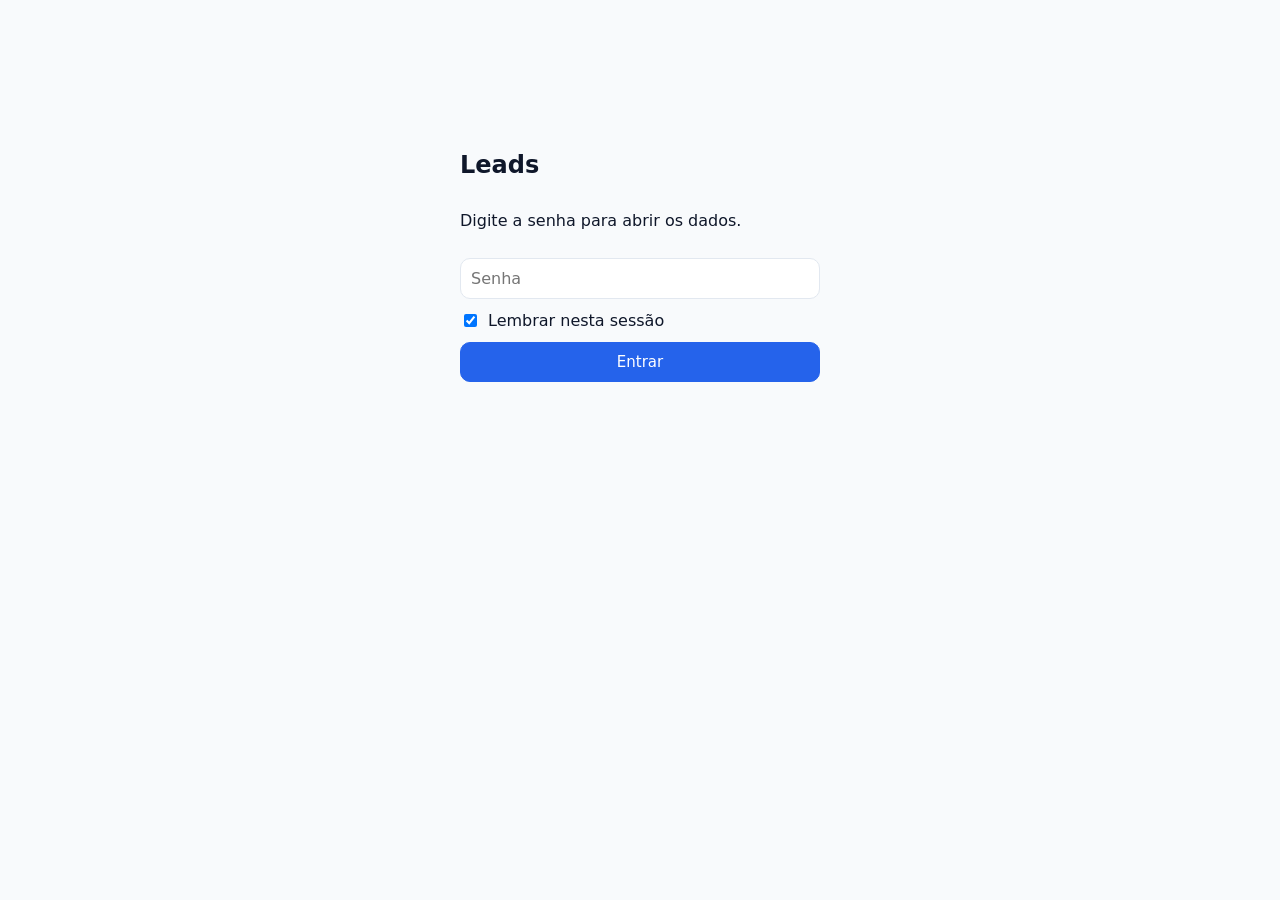
==== index.html @ bbd8378a "Add password-protected static leads app. Publish the encrypted lead store and static client on main " ====
<!doctype html>
<html lang="pt-BR">
<head>
<meta charset="utf-8">
<meta name="viewport" content="width=device-width, initial-scale=1, viewport-fit=cover">
<meta name="theme-color" content="#0f172a">
<meta name="mobile-web-app-capable" content="yes">
<meta name="apple-mobile-web-app-capable" content="yes">
<meta name="apple-mobile-web-app-status-bar-style" content="black-translucent">
<meta name="apple-mobile-web-app-title" content="Leads">
<meta name="robots" content="noindex, nofollow">
<link rel="manifest" href="manifest.webmanifest">
<title>Leads – Landing Page</title>
<link rel="stylesheet" href="style.css">
</head>
<body>
<div id="login" class="login">
  <h1>Leads</h1>
  <p>Digite a senha para abrir os dados.</p>
  <input id="pw" type="password" autocomplete="current-password" placeholder="Senha">
  <label class="chk"><input id="lembrar" type="checkbox" checked> Lembrar nesta sessão</label>
  <button id="entrar" class="primary">Entrar</button>
  <p id="erro" class="erro" hidden></p>
</div>
<div id="app" hidden></div>
<script src="app.js"></script>
</body>
</html>
---- style.css ----
:root{--bg:#f8fafc;--card:#fff;--tx:#0f172a;--mut:#64748b;--bd:#e2e8f0;--pri:#16a34a;--acc:#2563eb;--warn:#b45309;--dan:#dc2626}
@media(prefers-color-scheme:dark){:root{--bg:#0f172a;--card:#1e293b;--tx:#f1f5f9;--mut:#94a3b8;--bd:#334155}}
*{box-sizing:border-box}body{margin:0;font-family:system-ui,-apple-system,Segoe UI,Roboto,sans-serif;background:var(--bg);color:var(--tx);padding:env(safe-area-inset-top) 12px 40px}
.wrap{max-width:720px;margin:0 auto}h1{font-size:1.5rem;margin:16px 0 4px}h2{font-size:1.15rem;margin:24px 0 8px}
.login{max-width:360px;margin:15vh auto;display:flex;flex-direction:column;gap:12px}
input,select,textarea{font:inherit;font-size:16px;padding:10px;border:1px solid var(--bd);border-radius:10px;background:var(--card);color:var(--tx);width:100%}
textarea{min-height:110px;font-family:ui-monospace,monospace;font-size:13px}
button,.btn{font:inherit;font-size:15px;padding:10px 14px;border:1px solid var(--bd);border-radius:10px;background:var(--card);color:var(--tx);cursor:pointer;text-decoration:none;display:inline-flex;align-items:center;justify-content:center}
.primary,.on{background:var(--acc);color:#fff;border-color:var(--acc)}
.big{min-height:50px;flex:1 1 130px;font-weight:600;font-size:17px}.wa{background:var(--pri);color:#fff;border-color:var(--pri)}
.row{display:flex;flex-wrap:wrap;gap:8px;align-items:center}.col{display:flex;flex-direction:column;gap:10px}
.card{background:var(--card);border:1px solid var(--bd);border-radius:14px;padding:14px;display:flex;flex-direction:column;gap:10px;margin-bottom:12px}
.nome{font-weight:600;font-size:1.05rem}.mut{color:var(--mut);font-size:.85rem}
.pill{font-size:.78rem;padding:3px 8px;border-radius:99px;border:1px solid var(--bd)}.ok{color:var(--pri)}.warn{color:var(--warn)}.dan{color:var(--dan)}
.score{font-weight:700;color:var(--acc)}.metrics{display:grid;grid-template-columns:repeat(3,1fr);gap:8px}
.metric{background:var(--card);border:1px solid var(--bd);border-radius:12px;padding:10px}.metric b{font-size:1.5rem;display:block}
.msg{white-space:pre-wrap;border:1px solid var(--bd);border-radius:10px;padding:10px;font-size:.9rem;user-select:text}
.erro{color:var(--dan)}.chk{display:flex;gap:8px;align-items:center}.chk input{width:auto}
details{background:var(--card);border:1px solid var(--bd);border-radius:12px;padding:10px 12px;margin-top:12px}summary{font-weight:600;cursor:pointer}
dl{display:grid;grid-template-columns:auto 1fr;gap:4px 10px;margin:0;font-size:.85rem}dt{color:var(--mut)}dd{margin:0}
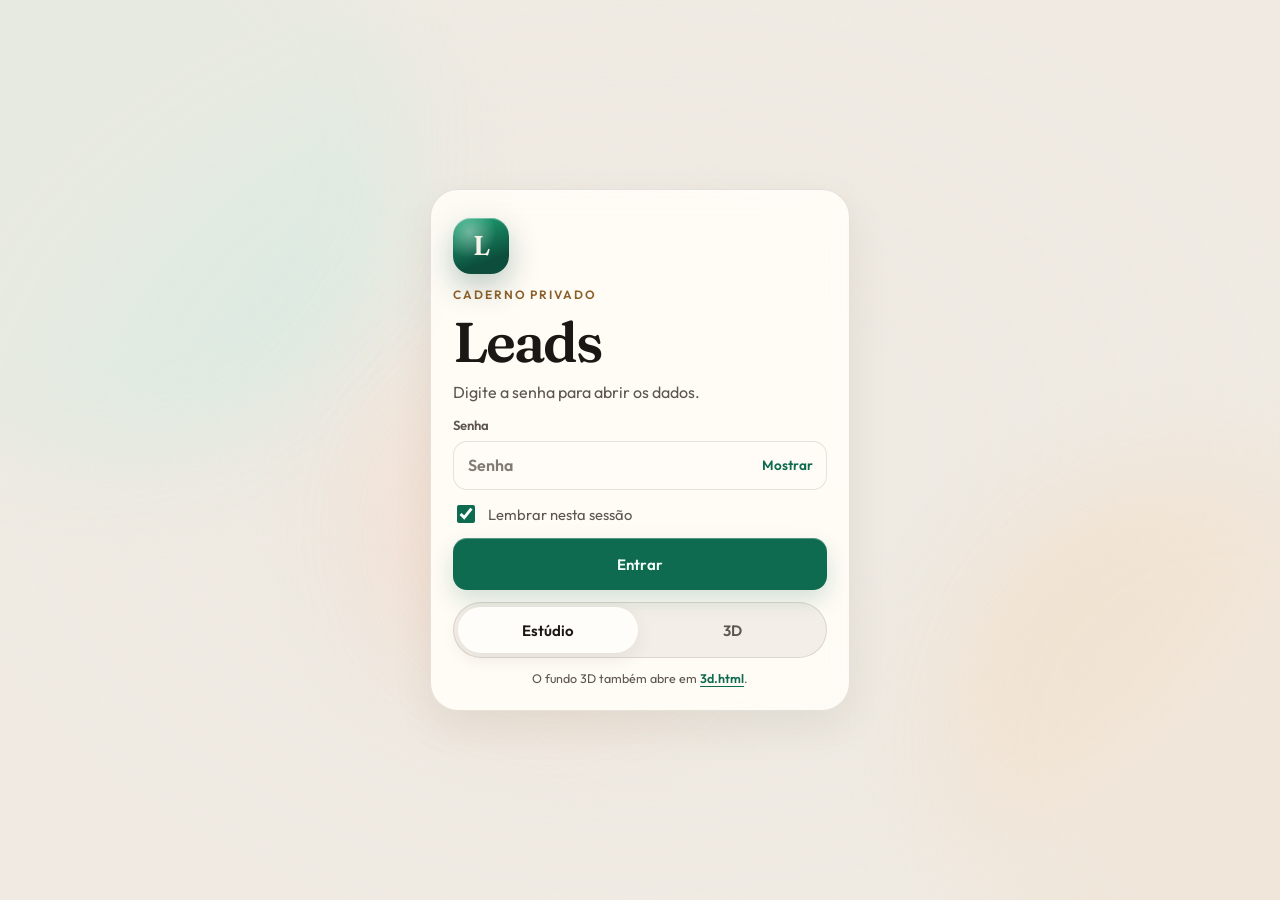
==== commit 0bfe0e00: "Redesenha o visual do app de leads O app abre no visual Estúdio, mobile-first, e pode trocar para um" ====
--- a/index.html
+++ b/index.html
@@ -2,27 +2,65 @@
 <html lang="pt-BR">
 <head>
 <meta charset="utf-8">
-<meta name="viewport" content="width=device-width, initial-scale=1, viewport-fit=cover">
-<meta name="theme-color" content="#0f172a">
+<meta name="viewport" content="width=device-width, initial-scale=1, viewport-fit=cover, interactive-widget=resizes-content">
+<meta name="theme-color" content="#efeae2" media="(prefers-color-scheme: light)">
+<meta name="theme-color" content="#07080c" media="(prefers-color-scheme: dark)">
+<meta name="color-scheme" content="light dark">
 <meta name="mobile-web-app-capable" content="yes">
 <meta name="apple-mobile-web-app-capable" content="yes">
 <meta name="apple-mobile-web-app-status-bar-style" content="black-translucent">
 <meta name="apple-mobile-web-app-title" content="Leads">
 <meta name="robots" content="noindex, nofollow">
+<meta name="description" content="Caderno privado de leads.">
 <link rel="manifest" href="manifest.webmanifest">
+<link rel="icon" href="favicon.ico" sizes="16x16">
+<link rel="icon" href="icon.svg" type="image/svg+xml">
+<link rel="preload" href="fonts/outfit-400.woff2" as="font" type="font/woff2" crossorigin>
+<link rel="preload" href="fonts/outfit-600.woff2" as="font" type="font/woff2" crossorigin>
+<link rel="preload" href="fonts/fraunces-600.woff2" as="font" type="font/woff2" crossorigin>
 <title>Leads – Landing Page</title>
+<script>
+try {
+  var q = new URLSearchParams(location.search).get("bg");
+  var v = (q === "3d" || q === "studio") ? q : localStorage.getItem("kauan-leads-visual");
+  if (v === "3d") document.documentElement.classList.add("want-3d");
+} catch (e) {}
+</script>
+<style>html.want-3d,html.want-3d body{background:#07080c}</style>
 <link rel="stylesheet" href="style.css">
 </head>
 <body>
-<div id="login" class="login">
-  <h1>Leads</h1>
-  <p>Digite a senha para abrir os dados.</p>
-  <input id="pw" type="password" autocomplete="current-password" placeholder="Senha">
-  <label class="chk"><input id="lembrar" type="checkbox" checked> Lembrar nesta sessão</label>
-  <button id="entrar" class="primary">Entrar</button>
-  <p id="erro" class="erro" hidden></p>
+<div class="atmo" aria-hidden="true"><span class="blob b1"></span><span class="blob b2"></span><span class="blob b3"></span></div>
+<canvas id="bg3d" class="off" aria-hidden="true"></canvas>
+<div id="login" class="gate">
+  <div class="gate-card">
+    <div class="mark" aria-hidden="true">L</div>
+    <p class="eyebrow">Caderno privado</p>
+    <h1>Leads</h1>
+    <p class="lede">Digite a senha para abrir os dados.</p>
+    <form id="gate-form" autocomplete="on">
+      <div class="field">
+        <label for="pw">Senha</label>
+        <div class="pw">
+          <input id="pw" type="password" autocomplete="current-password" placeholder="Senha" enterkeyhint="go">
+          <button type="button" id="ver-senha" aria-pressed="false">Mostrar</button>
+        </div>
+      </div>
+      <label class="chk"><input id="lembrar" type="checkbox" checked> Lembrar nesta sessão</label>
+      <button id="entrar" class="primary" type="submit">Entrar</button>
+      <p id="erro" class="erro" role="alert" hidden></p>
+    </form>
+    <div class="seg" style="--i:0" role="group" aria-label="Visual do fundo">
+      <span class="seg-glider" data-glider="loginvis" data-i="0"></span>
+      <button type="button" data-a="visual" data-v="studio" class="on" aria-pressed="true">Estúdio</button>
+      <button type="button" data-a="visual" data-v="3d" aria-pressed="false">3D</button>
+    </div>
+    <p class="fine">O fundo 3D também abre em <a href="3d.html">3d.html</a>.</p>
+    <p class="bg-msg fine" hidden></p>
+  </div>
 </div>
 <div id="app" hidden></div>
+<script src="bg3d.js"></script>
 <script src="app.js"></script>
 </body>
 </html>
--- a/style.css
+++ b/style.css
@@ -1,20 +1,416 @@
-:root{--bg:#f8fafc;--card:#fff;--tx:#0f172a;--mut:#64748b;--bd:#e2e8f0;--pri:#16a34a;--acc:#2563eb;--warn:#b45309;--dan:#dc2626}
-@media(prefers-color-scheme:dark){:root{--bg:#0f172a;--card:#1e293b;--tx:#f1f5f9;--mut:#94a3b8;--bd:#334155}}
-*{box-sizing:border-box}body{margin:0;font-family:system-ui,-apple-system,Segoe UI,Roboto,sans-serif;background:var(--bg);color:var(--tx);padding:env(safe-area-inset-top) 12px 40px}
-.wrap{max-width:720px;margin:0 auto}h1{font-size:1.5rem;margin:16px 0 4px}h2{font-size:1.15rem;margin:24px 0 8px}
-.login{max-width:360px;margin:15vh auto;display:flex;flex-direction:column;gap:12px}
-input,select,textarea{font:inherit;font-size:16px;padding:10px;border:1px solid var(--bd);border-radius:10px;background:var(--card);color:var(--tx);width:100%}
-textarea{min-height:110px;font-family:ui-monospace,monospace;font-size:13px}
-button,.btn{font:inherit;font-size:15px;padding:10px 14px;border:1px solid var(--bd);border-radius:10px;background:var(--card);color:var(--tx);cursor:pointer;text-decoration:none;display:inline-flex;align-items:center;justify-content:center}
-.primary,.on{background:var(--acc);color:#fff;border-color:var(--acc)}
-.big{min-height:50px;flex:1 1 130px;font-weight:600;font-size:17px}.wa{background:var(--pri);color:#fff;border-color:var(--pri)}
-.row{display:flex;flex-wrap:wrap;gap:8px;align-items:center}.col{display:flex;flex-direction:column;gap:10px}
-.card{background:var(--card);border:1px solid var(--bd);border-radius:14px;padding:14px;display:flex;flex-direction:column;gap:10px;margin-bottom:12px}
-.nome{font-weight:600;font-size:1.05rem}.mut{color:var(--mut);font-size:.85rem}
-.pill{font-size:.78rem;padding:3px 8px;border-radius:99px;border:1px solid var(--bd)}.ok{color:var(--pri)}.warn{color:var(--warn)}.dan{color:var(--dan)}
-.score{font-weight:700;color:var(--acc)}.metrics{display:grid;grid-template-columns:repeat(3,1fr);gap:8px}
-.metric{background:var(--card);border:1px solid var(--bd);border-radius:12px;padding:10px}.metric b{font-size:1.5rem;display:block}
-.msg{white-space:pre-wrap;border:1px solid var(--bd);border-radius:10px;padding:10px;font-size:.9rem;user-select:text}
-.erro{color:var(--dan)}.chk{display:flex;gap:8px;align-items:center}.chk input{width:auto}
-details{background:var(--card);border:1px solid var(--bd);border-radius:12px;padding:10px 12px;margin-top:12px}summary{font-weight:600;cursor:pointer}
-dl{display:grid;grid-template-columns:auto 1fr;gap:4px 10px;margin:0;font-size:.85rem}dt{color:var(--mut)}dd{margin:0}
+/* Outfit and Fraunces — SIL Open Font License. See fonts/OFL-*.txt */
+@font-face{font-family:"Outfit";font-style:normal;font-weight:400;font-display:swap;src:url("fonts/outfit-400.woff2") format("woff2")}
+@font-face{font-family:"Outfit";font-style:normal;font-weight:500;font-display:swap;src:url("fonts/outfit-500.woff2") format("woff2")}
+@font-face{font-family:"Outfit";font-style:normal;font-weight:600;font-display:swap;src:url("fonts/outfit-600.woff2") format("woff2")}
+@font-face{font-family:"Outfit";font-style:normal;font-weight:700;font-display:swap;src:url("fonts/outfit-700.woff2") format("woff2")}
+@font-face{font-family:"Fraunces";font-style:normal;font-weight:600;font-display:swap;src:url("fonts/fraunces-600.woff2") format("woff2")}
+
+:root{
+  color-scheme:light;
+  --bg:#efeae2;
+  --ink:#1b1714;
+  --muted:#5c564e;
+  --card-solid:rgba(255,252,247,.94);
+  --line:rgba(48,36,24,.12);
+  --track:rgba(48,36,24,.06);
+  --glider:#fffdf9;
+  --glider-shadow:0 6px 18px rgba(48,36,24,.08);
+  --accent:#0e6b50;
+  --accent-ink:#f4fff9;
+  --gold:#8a5e28;
+  --ok:#0e6b50;
+  --warn:#8a5a12;
+  --dan:#9d2f2f;
+  --hot:#8a4b2f;
+  --shadow:0 16px 40px rgba(70,48,24,.08);
+  --blob1:#d5ebe1;
+  --blob2:#f3ddc4;
+  --blob3:#f3e0d4;
+  --wa1:#1caf62;
+  --wa2:#0d7a43;
+  --ring:rgba(14,107,80,.18);
+  --header:rgba(239,234,226,.84);
+  --call:#fffdfb;
+  --font:"Outfit","Segoe UI",system-ui,sans-serif;
+  --display:"Fraunces","Iowan Old Style",Palatino,Georgia,serif;
+  --ease:cubic-bezier(.22,.8,.28,1);
+  --header-shadow:0 10px 30px rgba(70,48,24,.05);
+}
+@media(prefers-color-scheme:dark){
+  :root{
+    color-scheme:dark;
+    --bg:#07080c;
+    --ink:#f4efe8;
+    --muted:#c4bbb0;
+    --card-solid:rgba(18,20,24,.94);
+    --line:rgba(255,244,230,.12);
+    --track:#12151b;
+    --glider:#2c333d;
+    --glider-shadow:none;
+    --accent:#9be7c4;
+    --accent-ink:#06281c;
+    --gold:#e6c48a;
+    --ok:#8fe0bc;
+    --warn:#f0c27a;
+    --dan:#ffb1ae;
+    --hot:#f0b48a;
+    --shadow:0 18px 50px rgba(0,0,0,.32);
+    --blob1:rgba(16,92,70,.95);
+    --blob2:rgba(122,78,32,.62);
+    --blob3:rgba(92,36,64,.55);
+    --header:rgba(7,8,12,.78);
+    --call:rgba(255,255,255,.04);
+    --ring:rgba(155,231,196,.16);
+    --header-shadow:0 12px 32px rgba(0,0,0,.28);
+  }
+}
+body.mode-3d{
+  color-scheme:dark;
+  --bg:#07080c;
+  --ink:#f6f1ea;
+  --muted:#c9c0b4;
+  --card-solid:rgba(14,16,20,.92);
+  --line:rgba(255,244,230,.14);
+  --track:rgba(6,8,10,.78);
+  --glider:rgba(255,255,255,.18);
+  --glider-shadow:none;
+  --accent:#9be7c4;
+  --accent-ink:#06281c;
+  --gold:#e6c48a;
+  --ok:#8fe0bc;
+  --warn:#f0c27a;
+  --dan:#ffb1ae;
+  --hot:#f0b48a;
+  --shadow:0 18px 50px rgba(0,0,0,.28);
+  --header:rgba(7,8,12,.62);
+  --call:rgba(255,255,255,.05);
+  --ring:rgba(155,231,196,.18);
+  --header-shadow:none;
+  background:#07080c;
+  color:var(--ink);
+}
+
+*{box-sizing:border-box}
+html,body{background:var(--bg);color:var(--ink)}
+html.want-3d,html.want-3d body{background:#07080c;color-scheme:dark}
+body{
+  margin:0;
+  min-height:100dvh;
+  font-family:var(--font);
+  font-weight:400;
+  line-height:1.45;
+  text-rendering:optimizeLegibility;
+  -webkit-font-smoothing:antialiased;
+}
+[hidden]{display:none!important}
+::selection{background:color-mix(in srgb,var(--accent) 28%,transparent);color:var(--ink)}
+:focus-visible{outline:2px solid var(--gold);outline-offset:3px}
+h1,h2,p{margin:0}
+button,input,select,textarea{font:inherit;color:inherit}
+button{cursor:pointer}
+button,a.btn{
+  font-size:15px;
+  padding:10px 14px;
+  border:1px solid var(--line);
+  border-radius:14px;
+  background:var(--call);
+  color:var(--ink);
+  text-decoration:none;
+  display:inline-flex;
+  align-items:center;
+  justify-content:center;
+  gap:8px;
+  min-height:44px;
+  touch-action:manipulation;
+  -webkit-tap-highlight-color:transparent;
+  transition:transform .18s var(--ease),background .18s var(--ease),border-color .18s var(--ease),box-shadow .18s var(--ease);
+}
+button:disabled{opacity:.65;cursor:progress}
+.primary:active,.wa:active,.call:active,.quick button:active,.wide:active,.ghost:active{transform:scale(.98)}
+input,select,textarea{
+  font-size:16px;
+  padding:12px 14px;
+  border:1px solid var(--line);
+  border-radius:14px;
+  background:color-mix(in srgb,var(--card-solid) 92%,transparent);
+  color:var(--ink);
+  width:100%;
+  min-height:48px;
+}
+textarea{min-height:110px;resize:vertical;line-height:1.45}
+select{
+  appearance:none;
+  background-image:url("data:image/svg+xml;utf8,<svg xmlns='http://www.w3.org/2000/svg' width='12' height='8' viewBox='0 0 12 8'><path d='M1 1.5 6 6.5 11 1.5' fill='none' stroke='%235c564e' stroke-width='1.6' stroke-linecap='round'/></svg>");
+  background-repeat:no-repeat;
+  background-position:right 12px center;
+  padding-right:36px;
+}
+@media(prefers-color-scheme:dark){
+  select{background-image:url("data:image/svg+xml;utf8,<svg xmlns='http://www.w3.org/2000/svg' width='12' height='8' viewBox='0 0 12 8'><path d='M1 1.5 6 6.5 11 1.5' fill='none' stroke='%23c4bbb0' stroke-width='1.6' stroke-linecap='round'/></svg>")}
+}
+body.mode-3d select{background-image:url("data:image/svg+xml;utf8,<svg xmlns='http://www.w3.org/2000/svg' width='12' height='8' viewBox='0 0 12 8'><path d='M1 1.5 6 6.5 11 1.5' fill='none' stroke='%23c9c0b4' stroke-width='1.6' stroke-linecap='round'/></svg>")}
+input[type="file"]{padding:10px;min-height:0;background:transparent}
+input[type="checkbox"]{width:1.15rem;height:1.15rem;min-height:0;padding:0;accent-color:var(--accent)}
+::placeholder{color:color-mix(in srgb,var(--muted) 78%,transparent)}
+
+.atmo,#bg3d{position:fixed;inset:0;z-index:0;pointer-events:none}
+.atmo{overflow:hidden}
+.blob{position:absolute;border-radius:50%;filter:blur(48px);opacity:.9;will-change:transform}
+.b1{width:min(72vw,640px);height:min(72vw,640px);background:var(--blob1);left:-18vw;top:-14vw;animation:drift1 22s ease-in-out infinite alternate}
+.b2{width:min(64vw,560px);height:min(64vw,560px);background:var(--blob2);right:-18vw;bottom:-10vw;animation:drift2 26s ease-in-out infinite alternate}
+.b3{width:min(42vw,380px);height:min(42vw,380px);background:var(--blob3);left:28vw;top:38vh;animation:drift3 18s ease-in-out infinite alternate}
+.atmo::after{content:"";position:absolute;inset:0;background:radial-gradient(ellipse at center,transparent 30%,var(--bg) 78%);opacity:.72}
+@keyframes drift1{to{transform:translate3d(8%,6%,0) scale(1.08)}}
+@keyframes drift2{to{transform:translate3d(-6%,-8%,0) scale(1.12)}}
+@keyframes drift3{to{transform:translate3d(-10%,8%,0) scale(.92)}}
+html.want-3d .atmo,body.mode-3d.webgl-ok .atmo{display:none}
+body.webgl-fallback .atmo{display:block!important}
+html:has(body.mode-3d){background:#07080c}
+#bg3d{width:100%;height:100%;opacity:1;transition:opacity .6s ease}
+#bg3d.off{opacity:0;visibility:hidden}
+.gate,#app{position:relative;z-index:1}
+
+.gate{
+  min-height:100dvh;
+  display:flex;
+  align-items:center;
+  justify-content:center;
+  padding:calc(24px + env(safe-area-inset-top)) 16px calc(24px + env(safe-area-inset-bottom));
+}
+#gate-form{display:flex;flex-direction:column;gap:12px;margin:0}
+.gate-card{
+  width:min(100%,420px);
+  padding:28px 22px 22px;
+  border-radius:28px;
+  background:var(--card-solid);
+  border:1px solid var(--line);
+  box-shadow:var(--shadow),inset 0 1px 0 rgba(255,255,255,.28);
+  backdrop-filter:blur(18px) saturate(1.35);
+  -webkit-backdrop-filter:blur(18px) saturate(1.35);
+  display:flex;
+  flex-direction:column;
+  gap:12px;
+  animation:cardIn .7s var(--ease) both;
+}
+.mark{
+  width:56px;height:56px;border-radius:18px;
+  display:grid;place-items:center;
+  font-family:var(--display);font-weight:600;font-size:1.7rem;color:#f7f3ea;
+  background:radial-gradient(circle at 30% 25%,rgba(255,255,255,.38),transparent 46%),linear-gradient(160deg,#1ea978,#0c4d3b 74%);
+  box-shadow:0 12px 30px rgba(12,77,59,.28),inset 0 1px 0 rgba(255,255,255,.35);
+}
+.eyebrow{font-size:.75rem;letter-spacing:.16em;text-transform:uppercase;color:var(--gold);font-weight:600}
+.gate h1{font-family:var(--display);font-weight:600;font-size:clamp(2.7rem,11vw,3.5rem);letter-spacing:-.035em;line-height:.95}
+.lede{color:var(--muted);font-size:1rem}
+.field{display:flex;flex-direction:column;gap:6px;font-size:.82rem;font-weight:600;color:var(--muted)}
+.pw{position:relative}
+.pw input{padding-right:96px}
+.pw button{
+  position:absolute;right:4px;top:50%;transform:translateY(-50%);
+  border:0;background:transparent;box-shadow:none;color:var(--accent);
+  font-weight:600;font-size:.85rem;min-height:36px;padding:6px 10px;
+}
+.pw button:active{transform:translateY(-50%) scale(.98)}
+.chk{display:flex;gap:10px;align-items:center;font-size:.92rem;color:var(--muted)}
+.gate .primary{width:100%;min-height:52px}
+.primary{
+  background:var(--accent);color:var(--accent-ink);border:0;font-weight:600;
+  box-shadow:inset 0 1px 0 rgba(255,255,255,.28),0 10px 22px var(--ring);
+}
+.erro{color:var(--dan);font-size:.9rem;font-weight:600}
+.erro.shake{animation:shake .42s var(--ease)}
+@keyframes shake{25%{transform:translateX(-5px)}75%{transform:translateX(5px)}}
+.fine,.bg-msg{color:var(--muted);font-size:.78rem;line-height:1.4}
+.fine a{color:var(--accent);font-weight:600;text-underline-offset:3px}
+.gate .fine{text-align:center}
+
+.wrap{
+  width:min(720px,100%);
+  margin:0 auto;
+  padding:0 16px calc(32px + env(safe-area-inset-bottom));
+  display:flex;flex-direction:column;gap:12px;
+}
+.top{
+  position:sticky;top:0;z-index:5;
+  display:grid;grid-template-columns:1fr auto;align-items:center;gap:10px 12px;
+  grid-template-areas:"brand sair" "vis vis" "note note";
+  margin:0 -16px;
+  padding:calc(8px + env(safe-area-inset-top)) 16px 12px;
+  background:var(--header);
+  backdrop-filter:blur(18px) saturate(1.4);
+  -webkit-backdrop-filter:blur(18px) saturate(1.4);
+  box-shadow:var(--header-shadow);
+}
+.brand{grid-area:brand}
+.brand h1{font-family:var(--display);font-size:1.85rem;font-weight:600;letter-spacing:-.03em;line-height:1}
+.brand .mut{margin-top:3px;font-size:.78rem}
+.top .ghost{grid-area:sair;justify-self:end}
+.top .seg{grid-area:vis}
+.top .bg-msg{grid-area:note;margin:0}
+.ghost{background:transparent;color:var(--muted);border-radius:999px;min-height:40px;padding:8px 14px;font-weight:600}
+.mut{color:var(--muted);font-size:.85rem}
+.last{font-size:.8rem}
+
+.seg{
+  display:grid;grid-template-columns:1fr 1fr;gap:4px;padding:4px;position:relative;
+  background:var(--track);border:1px solid var(--line);border-radius:999px;
+}
+.seg-glider{
+  position:absolute;top:4px;bottom:4px;z-index:0;
+  left:calc(4px + var(--i) * (50% - 2px));
+  width:calc(50% - 6px);
+  border-radius:999px;background:var(--glider);box-shadow:var(--glider-shadow);
+}
+.seg button{
+  border:0;background:transparent;box-shadow:none;width:100%;position:relative;z-index:1;
+  color:var(--muted);font-weight:600;min-height:46px;border-radius:999px;
+}
+.seg button em{font-style:normal;font-weight:500;opacity:.72}
+.seg button.on{color:var(--ink)}
+.seg button:active{transform:none}
+.seg.tiny{width:100%;min-width:0}
+.seg.tiny button{min-height:42px;font-size:.9rem;padding:6px 10px}
+@media(min-width:760px){
+  .top{grid-template-columns:1fr auto auto;grid-template-areas:"brand vis sair" "note note note"}
+  .top .seg{width:220px}
+}
+
+.metrics{display:grid;grid-template-columns:repeat(3,minmax(0,1fr));gap:8px}
+.metric{
+  background:var(--card-solid);border:1px solid var(--line);border-radius:16px;padding:10px 12px 12px;
+  box-shadow:inset 0 1px 0 rgba(255,255,255,.14);
+}
+.metric span{display:block;color:var(--muted);font-size:.72rem;font-weight:600;letter-spacing:.01em}
+.metric b{display:block;font-family:var(--display);font-size:1.7rem;font-weight:600;letter-spacing:-.03em;line-height:1.05;font-variant-numeric:tabular-nums}
+.metric b.warn,.pill.warn{color:var(--warn)}
+.metric.hot{background:color-mix(in srgb,var(--warn) 14%,var(--card-solid))}
+.pipeline,.pills{display:flex;flex-wrap:wrap;gap:6px}
+.pill{
+  font-size:.75rem;font-weight:600;padding:4px 8px;border-radius:999px;
+  border:1px solid var(--line);color:var(--muted);
+  background:color-mix(in srgb,var(--track) 80%,transparent);
+}
+.pill.ok{color:var(--ok);background:color-mix(in srgb,var(--ok) 14%,transparent);border-color:transparent}
+.pill.warn{background:color-mix(in srgb,var(--warn) 16%,transparent);border-color:transparent}
+.pill.dan{color:var(--dan);background:color-mix(in srgb,var(--dan) 14%,transparent);border-color:transparent}
+.pill.hot{color:var(--hot);background:color-mix(in srgb,var(--hot) 14%,transparent);border-color:transparent}
+
+.filters{display:flex;flex-wrap:wrap;gap:8px}
+.filters select{flex:1 1 150px;width:auto;min-width:0}
+.list{display:flex;flex-direction:column;gap:12px}
+.empty{
+  padding:28px 16px;text-align:center;color:var(--muted);
+  border:1px dashed var(--line);border-radius:18px;
+}
+
+.card{
+  position:relative;
+  background:linear-gradient(180deg,rgba(255,255,255,.05),transparent 30%),var(--card-solid);
+  border:1px solid var(--line);border-radius:22px;padding:14px;
+  display:flex;flex-direction:column;gap:10px;
+  box-shadow:inset 0 1px 0 rgba(255,255,255,.16),var(--shadow);
+}
+.card.in{animation:cardIn .52s var(--ease) backwards;animation-delay:calc(var(--i) * 42ms)}
+@keyframes cardIn{from{opacity:0;transform:translateY(14px) scale(.985)}to{opacity:1;transform:none}}
+.card.due{box-shadow:inset 3px 0 0 var(--warn),inset 0 1px 0 rgba(255,255,255,.16),var(--shadow)}
+.card-h{display:flex;gap:12px;align-items:flex-start;justify-content:space-between}
+.who{min-width:0}
+.nome{font-family:var(--display);font-weight:600;font-size:1.28rem;letter-spacing:-.02em;line-height:1.15;overflow-wrap:anywhere}
+.who .mut{margin-top:4px;font-size:.82rem;overflow-wrap:anywhere}
+.ring{position:relative;width:54px;height:54px;flex:none;--c:var(--muted)}
+.ring.mid{--c:var(--gold)}
+.ring.high{--c:var(--ok)}
+.ring svg{display:block;width:100%;height:100%;transform:rotate(-90deg)}
+.ring b{
+  position:absolute;inset:0;display:grid;place-items:center;
+  font-size:12px;font-weight:700;font-variant-numeric:tabular-nums;letter-spacing:-.03em;
+}
+.track{fill:none;stroke:color-mix(in srgb,var(--muted) 35%,transparent);stroke-width:2.6}
+.prog{fill:none;stroke:var(--c);stroke-width:2.6;stroke-linecap:round;stroke-dasharray:100;stroke-dashoffset:calc(100 - var(--p))}
+.card.in .prog{animation:draw .8s var(--ease) both}
+@keyframes draw{from{stroke-dashoffset:100}}
+.actions{display:grid;grid-template-columns:1fr 1fr;gap:8px}
+.btn.big{min-height:52px;font-size:1rem;font-weight:600;border-radius:14px}
+.ico{width:18px;height:18px;flex:none}
+.call{background:var(--call);color:var(--ink)}
+a.btn.wa{
+  position:relative;overflow:hidden;border:0;color:#fff;font-weight:600;
+  background:linear-gradient(180deg,var(--wa1),var(--wa2));
+  box-shadow:inset 0 1px 0 rgba(255,255,255,.28),0 8px 18px rgba(13,122,67,.28);
+}
+.wa::after{
+  content:"";position:absolute;inset:0;pointer-events:none;
+  background:linear-gradient(105deg,transparent 35%,rgba(255,255,255,.38) 50%,transparent 65%);
+  transform:translateX(-130%);
+}
+.wa:active::after{animation:sheen .6s var(--ease)}
+@keyframes sheen{to{transform:translateX(130%)}}
+.quick{display:flex;flex-wrap:wrap;gap:8px}
+.quick button{flex:1 1 30%;background:transparent;font-size:13.5px;font-weight:600;min-height:42px;padding:8px 10px}
+.expand{width:100%;background:transparent;justify-content:space-between;color:var(--muted);font-weight:600;font-size:.92rem;border-style:dashed}
+.chev{width:18px;height:18px;transition:transform .35s var(--ease)}
+.card.open .chev{transform:rotate(180deg)}
+.card.open .expand{color:var(--ink);border-style:solid}
+.more{display:flex;flex-direction:column;gap:10px;padding-top:2px;animation:moreIn .32s var(--ease) both}
+.more textarea{min-height:70px;font-family:inherit}
+@keyframes moreIn{from{opacity:0;transform:translateY(-6px)}}
+.wide{width:100%}
+.more .btn{align-self:flex-start}
+.msg{
+  white-space:pre-wrap;user-select:text;border:1px dashed var(--line);border-radius:14px;
+  padding:12px;font-size:.9rem;line-height:1.45;
+  background:color-mix(in srgb,var(--bg) 55%,transparent);
+}
+.stack{display:flex;flex-direction:column;gap:6px;color:var(--muted);font-size:.82rem;font-weight:600}
+.stack select,.stack input,.stack textarea{font-weight:400;color:var(--ink);font-size:16px}
+dl{display:grid;grid-template-columns:auto 1fr;gap:6px 12px;margin:0;font-size:.86rem}
+dt{color:var(--muted)}
+dd{margin:0;overflow-wrap:anywhere}
+dd.ok{color:var(--ok);font-weight:600}
+dd.dan{color:var(--dan);font-weight:600}
+dd.mut{color:var(--muted)}
+.row{display:flex;flex-wrap:wrap;gap:8px;align-items:center}
+.sheet{
+  background:var(--card-solid);border:1px solid var(--line);border-radius:18px;
+  box-shadow:inset 0 1px 0 rgba(255,255,255,.12);
+}
+.sheet summary{
+  padding:14px 16px;cursor:pointer;font-weight:600;list-style:none;
+  display:flex;justify-content:space-between;align-items:center;gap:12px;min-height:52px;
+}
+.sheet summary::-webkit-details-marker{display:none}
+.sheet summary::after{
+  content:"";width:8px;height:8px;flex:none;
+  border-right:2px solid var(--muted);border-bottom:2px solid var(--muted);
+  transform:rotate(45deg);transition:transform .3s var(--ease);
+}
+.sheet[open] summary::after{transform:rotate(225deg)}
+.sheet-body{padding:0 16px 16px;display:flex;flex-direction:column;gap:10px}
+
+@media(hover:hover) and (pointer:fine){
+  .card{transition:transform .35s var(--ease),border-color .35s var(--ease),box-shadow .35s var(--ease)}
+  .card:hover{transform:translateY(-3px);border-color:color-mix(in srgb,var(--gold) 48%,var(--line))}
+  .primary:hover{filter:brightness(1.06)}
+  .call:hover{border-color:color-mix(in srgb,var(--accent) 45%,var(--line))}
+  .wa:hover::after{animation:sheen .75s var(--ease)}
+  .ghost:hover{color:var(--ink);border-color:color-mix(in srgb,var(--gold) 40%,var(--line))}
+}
+@media(max-width:360px){
+  .brand h1{font-size:1.55rem}
+  .metric b{font-size:1.35rem}
+  .nome{font-size:1.16rem}
+  .seg.tiny{min-width:0}
+}
+@media(min-width:900px){
+  .wrap{padding-left:8px;padding-right:8px}
+  .card{padding:18px 18px 14px}
+}
+@media(prefers-reduced-motion:reduce){
+  *,*::before,*::after{
+    animation-duration:.01ms!important;
+    animation-iteration-count:1!important;
+    transition-duration:.01ms!important;
+    scroll-behavior:auto!important;
+  }
+  .card.in,.more,.gate-card{animation:none}
+}
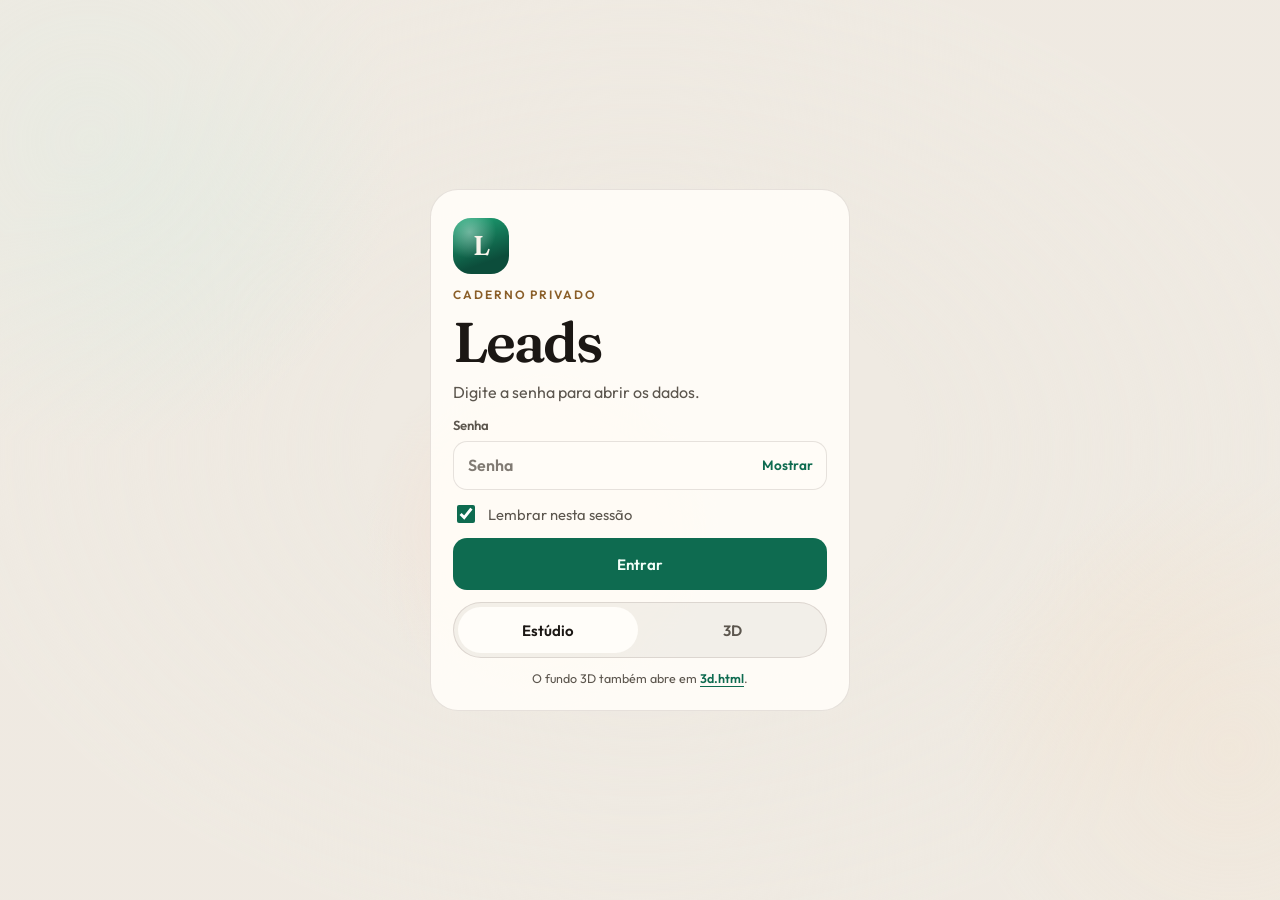
==== commit 47be07ec: "Adapta o desktop e o acesso da equipe sem pesar o app Painel largo com barra lateral e ficha, envelo" ====
--- a/index.html
+++ b/index.html
@@ -27,7 +27,7 @@
 } catch (e) {}
 </script>
 <style>html.want-3d,html.want-3d body{background:#07080c}</style>
-<link rel="stylesheet" href="style.css">
+<link rel="stylesheet" href="style.css?v=5">
 </head>
 <body>
 <div class="atmo" aria-hidden="true"><span class="blob b1"></span><span class="blob b2"></span><span class="blob b3"></span></div>
@@ -60,7 +60,7 @@
   </div>
 </div>
 <div id="app" hidden></div>
-<script src="bg3d.js"></script>
-<script src="app.js"></script>
+<script src="bg3d.js?v=5"></script>
+<script src="app.js?v=5"></script>
 </body>
 </html>
--- a/style.css
+++ b/style.css
@@ -14,7 +14,7 @@
   --line:rgba(48,36,24,.12);
   --track:rgba(48,36,24,.06);
   --glider:#fffdf9;
-  --glider-shadow:0 6px 18px rgba(48,36,24,.08);
+  --glider-shadow:none;
   --accent:#0e6b50;
   --accent-ink:#f4fff9;
   --gold:#8a5e28;
@@ -22,14 +22,14 @@
   --warn:#8a5a12;
   --dan:#9d2f2f;
   --hot:#8a4b2f;
-  --shadow:0 16px 40px rgba(70,48,24,.08);
+  --shadow:none;
   --blob1:#d5ebe1;
   --blob2:#f3ddc4;
   --blob3:#f3e0d4;
   --wa1:#1caf62;
   --wa2:#0d7a43;
   --ring:rgba(14,107,80,.18);
-  --header:rgba(239,234,226,.84);
+  --header:rgba(239,234,226,.97);
   --call:#fffdfb;
   --font:"Outfit","Segoe UI",system-ui,sans-serif;
   --display:"Fraunces","Iowan Old Style",Palatino,Georgia,serif;
@@ -54,11 +54,11 @@
     --warn:#f0c27a;
     --dan:#ffb1ae;
     --hot:#f0b48a;
-    --shadow:0 18px 50px rgba(0,0,0,.32);
+    --shadow:none;
     --blob1:rgba(16,92,70,.95);
     --blob2:rgba(122,78,32,.62);
     --blob3:rgba(92,36,64,.55);
-    --header:rgba(7,8,12,.78);
+    --header:rgba(7,8,12,.96);
     --call:rgba(255,255,255,.04);
     --ring:rgba(155,231,196,.16);
     --header-shadow:0 12px 32px rgba(0,0,0,.28);
@@ -81,8 +81,8 @@
   --warn:#f0c27a;
   --dan:#ffb1ae;
   --hot:#f0b48a;
-  --shadow:0 18px 50px rgba(0,0,0,.28);
-  --header:rgba(7,8,12,.62);
+  --shadow:none;
+  --header:rgba(7,8,12,.94);
   --call:rgba(255,255,255,.05);
   --ring:rgba(155,231,196,.18);
   --header-shadow:none;
@@ -123,7 +123,7 @@
   min-height:44px;
   touch-action:manipulation;
   -webkit-tap-highlight-color:transparent;
-  transition:transform .18s var(--ease),background .18s var(--ease),border-color .18s var(--ease),box-shadow .18s var(--ease);
+  transition:transform .18s var(--ease),opacity .18s var(--ease),background-color .18s var(--ease),border-color .18s var(--ease);
 }
 button:disabled{opacity:.65;cursor:progress}
 .primary:active,.wa:active,.call:active,.quick button:active,.wide:active,.ghost:active{transform:scale(.98)}
@@ -155,10 +155,11 @@
 
 .atmo,#bg3d{position:fixed;inset:0;z-index:0;pointer-events:none}
 .atmo{overflow:hidden}
-.blob{position:absolute;border-radius:50%;filter:blur(48px);opacity:.9;will-change:transform}
-.b1{width:min(72vw,640px);height:min(72vw,640px);background:var(--blob1);left:-18vw;top:-14vw;animation:drift1 22s ease-in-out infinite alternate}
-.b2{width:min(64vw,560px);height:min(64vw,560px);background:var(--blob2);right:-18vw;bottom:-10vw;animation:drift2 26s ease-in-out infinite alternate}
-.b3{width:min(42vw,380px);height:min(42vw,380px);background:var(--blob3);left:28vw;top:38vh;animation:drift3 18s ease-in-out infinite alternate}
+.blob{position:absolute;border-radius:50%;opacity:.9}
+.b1{width:min(72vw,640px);height:min(72vw,640px);background:radial-gradient(circle,var(--blob1) 0%,transparent 68%);left:-18vw;top:-14vw;animation:drift1 22s ease-in-out infinite alternate}
+.b2{width:min(64vw,560px);height:min(64vw,560px);background:radial-gradient(circle,var(--blob2) 0%,transparent 68%);right:-18vw;bottom:-10vw;animation:drift2 26s ease-in-out infinite alternate}
+.b3{width:min(42vw,380px);height:min(42vw,380px);background:radial-gradient(circle,var(--blob3) 0%,transparent 68%);left:28vw;top:38vh;animation:drift3 18s ease-in-out infinite alternate}
+body.is-quiet .blob{animation-play-state:paused}
 .atmo::after{content:"";position:absolute;inset:0;background:radial-gradient(ellipse at center,transparent 30%,var(--bg) 78%);opacity:.72}
 @keyframes drift1{to{transform:translate3d(8%,6%,0) scale(1.08)}}
 @keyframes drift2{to{transform:translate3d(-6%,-8%,0) scale(1.12)}}
@@ -184,9 +185,7 @@
   border-radius:28px;
   background:var(--card-solid);
   border:1px solid var(--line);
-  box-shadow:var(--shadow),inset 0 1px 0 rgba(255,255,255,.28);
-  backdrop-filter:blur(18px) saturate(1.35);
-  -webkit-backdrop-filter:blur(18px) saturate(1.35);
+  box-shadow:none;
   display:flex;
   flex-direction:column;
   gap:12px;
@@ -197,7 +196,7 @@
   display:grid;place-items:center;
   font-family:var(--display);font-weight:600;font-size:1.7rem;color:#f7f3ea;
   background:radial-gradient(circle at 30% 25%,rgba(255,255,255,.38),transparent 46%),linear-gradient(160deg,#1ea978,#0c4d3b 74%);
-  box-shadow:0 12px 30px rgba(12,77,59,.28),inset 0 1px 0 rgba(255,255,255,.35);
+  box-shadow:none;
 }
 .eyebrow{font-size:.75rem;letter-spacing:.16em;text-transform:uppercase;color:var(--gold);font-weight:600}
 .gate h1{font-family:var(--display);font-weight:600;font-size:clamp(2.7rem,11vw,3.5rem);letter-spacing:-.035em;line-height:.95}
@@ -215,7 +214,7 @@
 .gate .primary{width:100%;min-height:52px}
 .primary{
   background:var(--accent);color:var(--accent-ink);border:0;font-weight:600;
-  box-shadow:inset 0 1px 0 rgba(255,255,255,.28),0 10px 22px var(--ring);
+  box-shadow:none;
 }
 .erro{color:var(--dan);font-size:.9rem;font-weight:600}
 .erro.shake{animation:shake .42s var(--ease)}
@@ -237,9 +236,6 @@
   margin:0 -16px;
   padding:calc(8px + env(safe-area-inset-top)) 16px 12px;
   background:var(--header);
-  backdrop-filter:blur(18px) saturate(1.4);
-  -webkit-backdrop-filter:blur(18px) saturate(1.4);
-  box-shadow:var(--header-shadow);
 }
 .brand{grid-area:brand}
 .brand h1{font-family:var(--display);font-size:1.85rem;font-weight:600;letter-spacing:-.03em;line-height:1}
@@ -278,7 +274,7 @@
 .metrics{display:grid;grid-template-columns:repeat(3,minmax(0,1fr));gap:8px}
 .metric{
   background:var(--card-solid);border:1px solid var(--line);border-radius:16px;padding:10px 12px 12px;
-  box-shadow:inset 0 1px 0 rgba(255,255,255,.14);
+  box-shadow:none;
 }
 .metric span{display:block;color:var(--muted);font-size:.72rem;font-weight:600;letter-spacing:.01em}
 .metric b{display:block;font-family:var(--display);font-size:1.7rem;font-weight:600;letter-spacing:-.03em;line-height:1.05;font-variant-numeric:tabular-nums}
@@ -298,6 +294,7 @@
 .filters{display:flex;flex-wrap:wrap;gap:8px}
 .filters select{flex:1 1 150px;width:auto;min-width:0}
 .list{display:flex;flex-direction:column;gap:12px}
+.more-btn{width:100%;grid-column:1 / -1}
 .empty{
   padding:28px 16px;text-align:center;color:var(--muted);
   border:1px dashed var(--line);border-radius:18px;
@@ -308,11 +305,13 @@
   background:linear-gradient(180deg,rgba(255,255,255,.05),transparent 30%),var(--card-solid);
   border:1px solid var(--line);border-radius:22px;padding:14px;
   display:flex;flex-direction:column;gap:10px;
-  box-shadow:inset 0 1px 0 rgba(255,255,255,.16),var(--shadow);
-}
-.card.in{animation:cardIn .52s var(--ease) backwards;animation-delay:calc(var(--i) * 42ms)}
+  box-shadow:none;
+  content-visibility:auto;
+  contain-intrinsic-size:auto 220px;
+}
+.card.in{animation:cardIn .52s var(--ease) backwards;animation-delay:calc(var(--i) * 28ms)}
 @keyframes cardIn{from{opacity:0;transform:translateY(14px) scale(.985)}to{opacity:1;transform:none}}
-.card.due{box-shadow:inset 3px 0 0 var(--warn),inset 0 1px 0 rgba(255,255,255,.16),var(--shadow)}
+.card.due{border-left:3px solid var(--warn)}
 .card-h{display:flex;gap:12px;align-items:flex-start;justify-content:space-between}
 .who{min-width:0}
 .nome{font-family:var(--display);font-weight:600;font-size:1.28rem;letter-spacing:-.02em;line-height:1.15;overflow-wrap:anywhere}
@@ -336,7 +335,7 @@
 a.btn.wa{
   position:relative;overflow:hidden;border:0;color:#fff;font-weight:600;
   background:linear-gradient(180deg,var(--wa1),var(--wa2));
-  box-shadow:inset 0 1px 0 rgba(255,255,255,.28),0 8px 18px rgba(13,122,67,.28);
+  box-shadow:none;
 }
 .wa::after{
   content:"";position:absolute;inset:0;pointer-events:none;
@@ -372,7 +371,7 @@
 .row{display:flex;flex-wrap:wrap;gap:8px;align-items:center}
 .sheet{
   background:var(--card-solid);border:1px solid var(--line);border-radius:18px;
-  box-shadow:inset 0 1px 0 rgba(255,255,255,.12);
+  box-shadow:none;
 }
 .sheet summary{
   padding:14px 16px;cursor:pointer;font-weight:600;list-style:none;
@@ -388,9 +387,8 @@
 .sheet-body{padding:0 16px 16px;display:flex;flex-direction:column;gap:10px}
 
 @media(hover:hover) and (pointer:fine){
-  .card{transition:transform .35s var(--ease),border-color .35s var(--ease),box-shadow .35s var(--ease)}
+  .card{transition:transform .35s var(--ease),border-color .35s var(--ease)}
   .card:hover{transform:translateY(-3px);border-color:color-mix(in srgb,var(--gold) 48%,var(--line))}
-  .primary:hover{filter:brightness(1.06)}
   .call:hover{border-color:color-mix(in srgb,var(--accent) 45%,var(--line))}
   .wa:hover::after{animation:sheen .75s var(--ease)}
   .ghost:hover{color:var(--ink);border-color:color-mix(in srgb,var(--gold) 40%,var(--line))}
@@ -405,6 +403,80 @@
   .wrap{padding-left:8px;padding-right:8px}
   .card{padding:18px 18px 14px}
 }
+.role-row{margin-top:6px}
+.role{display:inline-flex;align-items:center;font-size:.68rem;font-weight:700;letter-spacing:.12em;text-transform:uppercase;padding:3px 8px;border-radius:999px;border:1px solid var(--line)}
+.role.dono{color:var(--gold);background:color-mix(in srgb,var(--gold) 14%,transparent)}
+.role.equipe{color:var(--ok);background:color-mix(in srgb,var(--ok) 14%,transparent)}
+.side,.stage,.board{display:contents}
+.sheets{display:flex;flex-direction:column;gap:12px}
+.top{order:1}
+.seg.reg{order:2}
+.metrics{order:3}
+.pipeline{order:4}
+.seg.view{order:5}
+.filters{order:6}
+.list{order:7}
+.sheets{order:8}
+
+@media(min-width:1100px){
+  .wrap.shell{
+    width:min(1720px,calc(100% - 56px));
+    max-width:none;
+    margin:28px auto 40px;
+    padding:0 0 28px;
+    display:grid;
+    grid-template-columns:300px minmax(0,1fr);
+    gap:22px;
+    align-items:start;
+  }
+  .side,.stage{display:flex;flex-direction:column;gap:14px;min-width:0}
+  .board{display:grid;grid-template-columns:minmax(0,1fr) minmax(360px,440px);gap:16px;align-items:start}
+  .top,.seg.reg,.metrics,.pipeline,.seg.view,.filters,.list,.sheets{order:0}
+  .side{
+    position:sticky;top:18px;max-height:calc(100dvh - 36px);overflow:auto;
+    padding:18px 16px 16px;border-radius:28px;
+    background:var(--card-solid);
+    border:1px solid var(--line);
+  }
+  .side .top{
+    position:static;margin:0;padding:0 0 2px;background:transparent;box-shadow:none;
+    backdrop-filter:none;-webkit-backdrop-filter:none;
+    display:grid;grid-template-columns:1fr auto;grid-template-areas:"brand sair" "vis vis" "note note";
+  }
+  .side .brand h1{font-size:2.15rem}
+  .side .seg{width:100%}
+  .side .sheets{margin-top:4px}
+  .side .sheet{background:transparent;box-shadow:none}
+  .stage{gap:16px}
+  .metrics{gap:14px}
+  .metric{padding:18px 18px 16px;border-radius:20px}
+  .metric span{font-size:.78rem;letter-spacing:.04em;text-transform:uppercase}
+  .metric b{font-size:2.7rem}
+  .filters{display:grid;grid-template-columns:1.1fr .9fr 1.1fr;gap:10px}
+  .filters select{width:100%}
+  .list{display:grid;grid-template-columns:1fr;gap:12px;align-content:start}
+  .card{cursor:pointer}
+  .card.open{border-color:color-mix(in srgb,var(--gold) 62%,var(--line))}
+  .dock{
+    position:sticky;top:18px;max-height:calc(100dvh - 36px);overflow:auto;
+    padding:18px;border-radius:28px;
+    background:var(--card-solid);
+    border:1px solid var(--line);
+  }
+  .dock-card,.dock-empty{display:flex;flex-direction:column;gap:12px}
+  .dock-empty{min-height:240px;align-items:center;justify-content:center;text-align:center;color:var(--muted)}
+  .dock .nome{font-size:1.7rem}
+  .dock .more{animation:none}
+}
+@media(min-width:1680px){
+  .list{grid-template-columns:1fr 1fr}
+}
+@media(hover:hover) and (pointer:fine) and (min-width:1100px){
+  .card:hover{transform:translateY(-4px)}
+  .card.open:hover{transform:translateY(-2px)}
+  .side .sheet summary:hover{color:var(--accent)}
+}
+
 @media(prefers-reduced-motion:reduce){
   *,*::before,*::after{
     animation-duration:.01ms!important;
